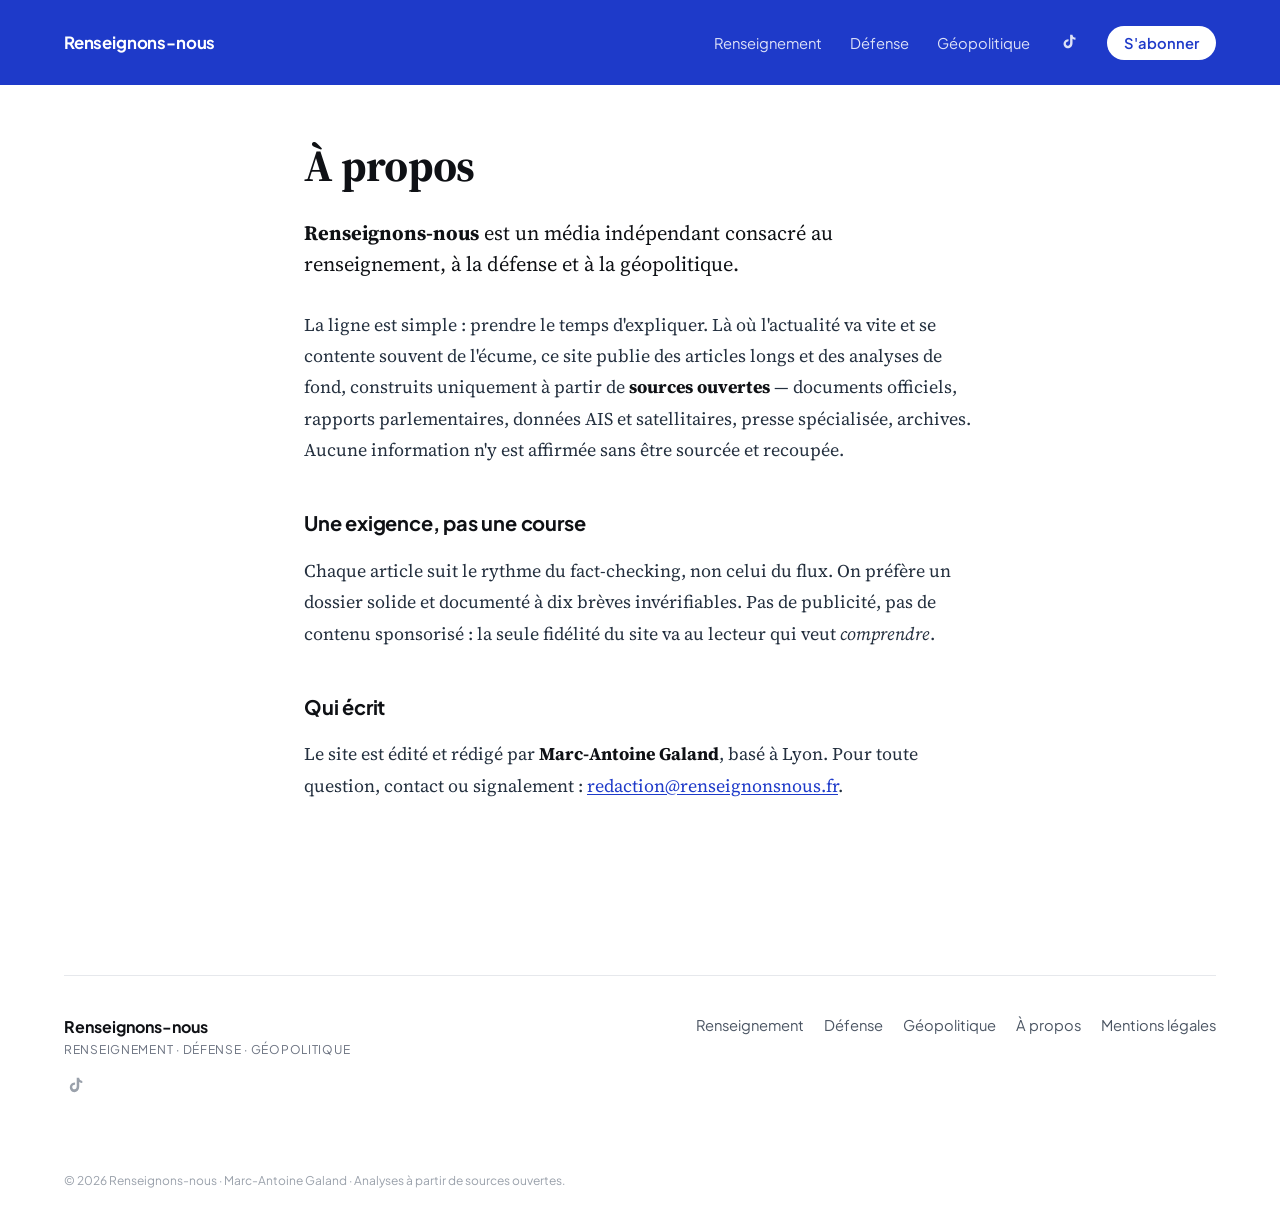
==== a-propos/index.html @ 6224af08 "Bandeau TikTok : fond blanc, logo et bouton bleus (intégré à l'identité) Co-Authored-By: Claude Opus" ====
<!DOCTYPE html>
<html lang="fr">
<head>
<meta charset="UTF-8" />
<meta name="viewport" content="width=device-width, initial-scale=1.0" />
<title>À propos — Renseignons-nous</title>
<meta name="description" content="Renseignons-nous, média indépendant sur le renseignement, la défense et la géopolitique, à partir de sources ouvertes." />
<link rel="canonical" href="https://renseignonsnous.fr/a-propos/" />
<link rel="icon" type="image/png" href="../favicon.png?v=3" />
<link rel="apple-touch-icon" href="../favicon.png?v=3" />
<link rel="alternate" type="application/rss+xml" title="Renseignons-nous" href="../rss.xml" />
<meta name="robots" content="index, follow, max-image-preview:large" />
<meta name="google-site-verification" content="KW1v2K5KYZrWDT2IcsFhilKl_P2Sg0bY9UvZ7qrCqeo" />
<meta property="og:site_name" content="Renseignons-nous" />
<meta property="og:type" content="website" />
<meta property="og:title" content="À propos — Renseignons-nous" />
<meta property="og:description" content="Renseignons-nous, média indépendant sur le renseignement, la défense et la géopolitique, à partir de sources ouvertes." />
<meta property="og:url" content="https://renseignonsnous.fr/a-propos/" />
<meta property="og:locale" content="fr_FR" />
<meta name="twitter:card" content="summary_large_image" />
<meta name="twitter:title" content="À propos — Renseignons-nous" />
<meta name="twitter:description" content="Renseignons-nous, média indépendant sur le renseignement, la défense et la géopolitique, à partir de sources ouvertes." />
<link rel="preconnect" href="https://fonts.googleapis.com" />
<link rel="preconnect" href="https://fonts.gstatic.com" crossorigin />
<link href="https://fonts.googleapis.com/css2?family=Instrument+Serif:ital@0;1&family=Plus+Jakarta+Sans:wght@400;500;600;700&family=Source+Serif+4:ital,opsz,wght@0,8..60,400;0,8..60,600;0,8..60,700;1,8..60,400&display=swap" rel="stylesheet" />
<style>:root{ --ink:#0f1115; --muted:#6b7280; --line:#e6e8ec; --blue:#1e3ac9; --blueink:#16268f; }
*{box-sizing:border-box}
html{scroll-behavior:smooth}
body{margin:0;background:#fff;color:var(--ink);font-family:'Plus Jakarta Sans',system-ui,sans-serif;-webkit-font-smoothing:antialiased;text-rendering:optimizeLegibility}
a{text-decoration:none;color:inherit}
h1,h2,h3{text-wrap:balance;margin:0}
p{margin:0}
:focus-visible{outline:2px solid var(--blue);outline-offset:2px;border-radius:3px}
::selection{background:var(--blue);color:#fff}
img{display:block}

/* Masthead */
.masthead{background:var(--blue);color:#fff;padding:1.6rem 0 5rem}
.masthead.compact{padding:1.6rem 0}
.mast-bar{max-width:1200px;margin:0 auto;padding:0 1.5rem;display:flex;align-items:center;justify-content:space-between;gap:1rem}
.wordmark{font-weight:700;font-size:1.05rem;letter-spacing:-.01em;color:#fff}
.mast-nav{display:flex;align-items:center;gap:1.75rem;font-size:.92rem}
.mast-nav a{color:rgba(255,255,255,.85);transition:color .2s}
.mast-nav a:hover{color:#fff}
.mast-nav a.mast-sub{background:#fff;color:var(--blue);padding:.5rem 1.05rem;border-radius:999px;font-weight:600;transition:background .2s}
.mast-nav a.mast-sub:hover{background:#e9ecff;color:var(--blue)}
.mast-nav a.mast-tt{display:inline-flex;color:rgba(255,255,255,.85);padding:0}
.mast-nav a.mast-tt:hover{color:#fff}
.mast-nav a.mast-tt svg{width:21px;height:21px;display:block}

/* Bandeau TikTok (accueil, sous la newsletter) */
.tiktok-cta{background:#fff;border-top:1px solid var(--line)}
.tk-inner{max-width:1200px;margin:0 auto;padding:2.75rem 1.5rem;display:flex;align-items:center;gap:1.5rem;flex-wrap:wrap}
.tk-logo{flex:none;width:46px;height:46px;color:var(--blue)}
.tk-logo svg{width:100%;height:100%;display:block}
.tk-text{flex:1;min-width:240px}
.tk-eyebrow{font-size:12px;letter-spacing:.12em;text-transform:uppercase;color:var(--blue);font-weight:700;margin-bottom:.35rem}
.tk-title{font-family:'Source Serif 4',Georgia,serif;font-size:1.6rem;font-weight:700;letter-spacing:-.01em;line-height:1.1;color:var(--ink)}
.tk-stat{margin-top:.4rem;color:#4b5563;font-size:.98rem}
.tk-btn{margin-left:auto;background:var(--blue);color:#fff;font-weight:700;padding:.85rem 1.5rem;border-radius:999px;white-space:nowrap;transition:transform .2s,background .2s}
.tk-btn:hover{transform:translateY(-1px);background:var(--blueink)}
@media(max-width:640px){ .tk-btn{margin-left:0} }
.mast-lede{max-width:1200px;margin:0 auto;padding:5rem 1.5rem 1rem}
.mast-eyebrow{font-size:12px;letter-spacing:.14em;text-transform:uppercase;color:rgba(255,255,255,.72);margin-bottom:1.35rem;font-weight:600}
.mast-title{font-family:'Source Serif 4',Georgia,serif;font-weight:600;font-size:clamp(2.5rem,6vw,4.7rem);line-height:1.02;letter-spacing:-.02em;max-width:15ch}
.mast-title em{font-family:'Instrument Serif',Georgia,serif;font-style:italic;font-weight:400}
.mast-desc{margin-top:1.6rem;max-width:48ch;font-size:1.06rem;line-height:1.55;color:rgba(255,255,255,.82)}
@media(max-width:640px){ .mast-nav a:not(.mast-sub){display:none} }

/* Section articles */
.wrap{max-width:1200px;margin:0 auto;padding:4.5rem 1.5rem}
.sec-head{display:flex;align-items:flex-end;justify-content:space-between;flex-wrap:wrap;gap:1.25rem;margin-bottom:2.5rem;border-bottom:1px solid var(--line);padding-bottom:1.25rem}
.sec-title{font-family:'Source Serif 4',Georgia,serif;font-size:1.95rem;font-weight:700;letter-spacing:-.01em}
.filters{display:flex;gap:.3rem;flex-wrap:wrap}
.filter-btn{font-family:inherit;font-size:.85rem;padding:.42rem .9rem;border-radius:999px;color:#4b5563;background:transparent;border:1px solid transparent;cursor:pointer;transition:all .2s}
.filter-btn:hover{color:var(--ink);background:#f4f5f7}
.filter-btn.is-active{background:var(--blue);color:#fff}

#grid{display:grid;grid-template-columns:repeat(auto-fill,minmax(300px,1fr));gap:2.75rem 2rem}
.article-card{cursor:pointer;display:flex;flex-direction:column;color:inherit}
.article-card.is-hidden{display:none}
.card-media{overflow:hidden;border-radius:6px;background:#eef0f3;aspect-ratio:16/10}
.card-media img{width:100%;height:100%;object-fit:cover;transition:transform .6s cubic-bezier(.2,.7,.2,1)}
.article-card:hover .card-media img{transform:scale(1.03)}
.card-body{padding-top:1rem}
.card-meta{display:flex;align-items:center;gap:.7rem;margin-bottom:.55rem}
.card-date{font-size:12px;color:var(--muted)}
.tag{font-size:11px;font-weight:700;letter-spacing:.05em;text-transform:uppercase;color:var(--blue)}
.card-title{font-family:'Source Serif 4',Georgia,serif;font-size:1.28rem;line-height:1.28;font-weight:600;letter-spacing:-.01em}
.article-card:hover .card-title{text-decoration:underline;text-underline-offset:3px;text-decoration-thickness:1px}
.card-dek{margin-top:.55rem;font-size:.95rem;line-height:1.55;color:#4b5563}
.empty-state{text-align:center;color:var(--muted);padding:4.5rem 1rem;font-size:1.05rem;font-family:'Source Serif 4',Georgia,serif}

/* Newsletter */
.nl{background:#f4f5f7;border-top:1px solid var(--line)}
.nl-inner{max-width:1200px;margin:0 auto;padding:4rem 1.5rem;display:grid;gap:2rem;grid-template-columns:1fr;align-items:center}
@media(min-width:768px){.nl-inner{grid-template-columns:1.15fr 1fr}}
.nl-eyebrow{font-size:12px;letter-spacing:.12em;text-transform:uppercase;color:var(--blue);font-weight:700;margin-bottom:.7rem}
.nl-title{font-family:'Source Serif 4',Georgia,serif;font-size:1.9rem;font-weight:700;letter-spacing:-.01em;line-height:1.15}
.nl-desc{margin-top:.75rem;color:#4b5563}
.nl-form{display:flex;gap:.5rem;flex-wrap:wrap}
.nl-form input{flex:1;min-width:200px;padding:.85rem 1rem;border:1px solid var(--line);border-radius:8px;background:#fff;font-size:.95rem;color:var(--ink);font-family:inherit}
.nl-form input:focus{outline:none;border-color:var(--blue)}
.nl-form button{padding:.85rem 1.4rem;border-radius:8px;background:var(--blue);color:#fff;font-weight:600;cursor:pointer;white-space:nowrap;border:0;font-family:inherit;font-size:.95rem;transition:background .2s}
.nl-form button:hover{background:var(--blueink)}

/* Footer */
.ft{max-width:1200px;margin:0 auto;padding:3.5rem 1.5rem 1rem}
.ft-inner{display:flex;justify-content:space-between;flex-wrap:wrap;gap:1.5rem;border-top:1px solid var(--line);padding-top:2.5rem}
.ft-word{font-weight:700}
.ft-tag{font-size:12px;letter-spacing:.06em;text-transform:uppercase;color:var(--muted);margin-top:.3rem}
.ft-social{display:flex;gap:.85rem;margin-top:1.1rem}
.ft-social a{color:#9aa1ab;transition:color .2s,transform .2s}
.ft-social a:hover{color:var(--blue);transform:translateY(-1px)}
.ft-social svg{width:22px;height:22px;display:block}
.ft-links{display:flex;gap:1.25rem;font-size:.92rem;flex-wrap:wrap}
.ft-links a{color:#4b5563;transition:color .2s}
.ft-links a:hover{color:var(--blue)}
.ft-legal{max-width:1200px;margin:2.25rem auto 0;padding:1.5rem 1.5rem 2.5rem;font-size:12px;color:#9aa1ab}

/* « À lire aussi » en bas d'article */
.related{max-width:1100px;margin:0 auto;padding:0 1.5rem 5rem}
.related-title{font-family:'Source Serif 4',Georgia,serif;font-size:1.5rem;font-weight:700;letter-spacing:-.01em;margin:0 0 1.75rem;padding-top:2.5rem;border-top:1px solid var(--line)}
.related-grid{display:grid;grid-template-columns:repeat(auto-fill,minmax(250px,1fr));gap:2rem 1.75rem}

/* Pages statiques (À propos, mentions légales) */
.page{max-width:720px;margin:0 auto;padding:3.5rem 1.5rem 6rem}
.page-title{font-family:'Source Serif 4',Georgia,serif;font-weight:700;font-size:clamp(1.9rem,4vw,2.8rem);line-height:1.1;letter-spacing:-.015em;margin-bottom:1.75rem}
.page-body{font-family:'Source Serif 4',Georgia,serif;font-size:1.12rem;line-height:1.75;color:#24303f}
.page-body p{margin:0 0 1.4rem}
.page-body p.lead{font-size:1.28rem;color:var(--ink);line-height:1.5;margin-bottom:1.8rem}
.page-body h2{font-family:'Plus Jakarta Sans',sans-serif;font-size:1.25rem;font-weight:700;color:var(--ink);margin:2.5rem 0 .9rem;letter-spacing:-.01em}
.page-body a{color:var(--blue);text-decoration:underline;text-underline-offset:2px}
.page-body strong{font-weight:700;color:var(--ink)}
.page-body em{font-style:italic}

/* Page article */
.article-page{max-width:760px;margin:0 auto;padding:3rem 1.5rem 6rem}
.article-back{display:inline-flex;align-items:center;gap:.4rem;color:var(--blue);font-size:.9rem;font-weight:500;margin-bottom:1.75rem}
.article-back:hover{text-decoration:underline;text-underline-offset:3px}
.article-meta-top{display:flex;align-items:center;gap:.75rem;margin-bottom:1rem}
.article-date{font-size:13px;color:var(--muted)}
.article-title{font-family:'Source Serif 4',Georgia,serif;font-weight:700;font-size:clamp(1.9rem,4vw,2.9rem);line-height:1.08;letter-spacing:-.015em}
.article-dek{margin-top:1rem;font-family:'Source Serif 4',Georgia,serif;font-size:1.2rem;color:#4b5563;line-height:1.5}
.article-hero{margin:2rem 0;border-radius:8px;overflow:hidden;background:#eef0f3}
.article-hero img{width:100%;height:auto;max-height:62vh;object-fit:cover}
.article-body{font-family:'Source Serif 4',Georgia,serif;font-size:1.16rem;line-height:1.8;color:#24303f;margin-top:1.5rem}
.article-body p{margin:0 0 1.5rem}
.article-body p.lead{font-size:1.32rem;color:var(--ink);line-height:1.55;margin-bottom:2rem}
.article-body p.lead::first-letter{font-family:'Instrument Serif',Georgia,serif;font-size:3.6em;line-height:.8;float:left;padding:.08em .12em 0 0;color:var(--blue)}
.article-body h2{font-family:'Plus Jakarta Sans',sans-serif;font-size:1.35rem;font-weight:700;margin:2.75rem 0 1rem;letter-spacing:-.01em;color:var(--ink)}
.article-body h2::before{content:"";display:block;width:2rem;height:2px;background:var(--blue);margin-bottom:.85rem;border-radius:2px}
.article-body h3{font-family:'Plus Jakarta Sans',sans-serif;font-size:1.15rem;font-weight:700;margin:2rem 0 .75rem;color:var(--ink)}
.article-body em{font-style:italic}
.article-body strong{font-weight:700;color:var(--ink)}
.article-body a{color:var(--blue);text-decoration:underline;text-underline-offset:2px}
.article-body img{max-width:100%;height:auto;border-radius:8px;margin:1.5rem 0}
.article-body figure{margin:1.5rem 0}
.article-body figcaption{font-size:.85rem;color:var(--muted);margin-top:.5rem;text-align:center}
.article-body ul,.article-body ol{margin:0 0 1.5rem 1.25rem;padding:0}
.article-body li{margin:.35rem 0}
.article-body blockquote{margin:2rem 0;padding:1rem 1.5rem;border-left:2px solid var(--blue);background:#f4f5f7;border-radius:0 8px 8px 0;font-style:italic;color:var(--ink)}
.article-body hr{border:0;height:1px;background:var(--line);width:40%;margin:2.75rem auto}
.article-body .note{margin:2rem 0;padding:1.1rem 1.45rem;background:#f4f5f7;border-left:3px solid var(--blue);border-radius:0 10px 10px 0}
.article-body .note-label{font-family:'Plus Jakarta Sans',sans-serif;font-size:12px;font-weight:700;letter-spacing:.06em;text-transform:uppercase;color:var(--blue);margin:0 0 .4rem}
.article-body .note p:last-child{margin:0;font-size:1.02rem;line-height:1.6}
.article-body .embed{position:relative;padding-top:56.25%;margin:2rem 0;border-radius:8px;overflow:hidden;background:#000}
.article-body .embed iframe{position:absolute;inset:0;width:100%;height:100%;border:0}
.article-body .twitter-tweet{margin:2rem auto !important}
.article-signature{margin-top:3.5rem;padding-top:2rem;border-top:1px solid var(--line);text-align:center}
.article-signature .sig-rule{display:block;width:48px;height:2px;background:var(--blue);margin:0 auto 1.25rem;border-radius:2px}
.article-signature .sig-name{font-family:'Source Serif 4',Georgia,serif;font-weight:700}
.article-signature .sig-pub{font-size:12px;letter-spacing:.08em;text-transform:uppercase;color:var(--blue);margin-top:.4rem}

::-webkit-scrollbar{width:9px;height:9px}
::-webkit-scrollbar-thumb{background:#d3d7de;border-radius:999px;border:2px solid #fff}
::-webkit-scrollbar-thumb:hover{background:var(--blue)}
</style>
</head>
<body>
<header class="masthead compact">
  <div class="mast-bar">
    <a href="../" class="wordmark">Renseignons-nous</a>
    <nav class="mast-nav" aria-label="Rubriques">
      <a href="../renseignement/">Renseignement</a>
      <a href="../defense/">Défense</a>
      <a href="../geopolitique/">Géopolitique</a>
      <a href="https://www.tiktok.com/@renseignonsnous" target="_blank" rel="noopener" class="mast-tt" aria-label="TikTok">
        <svg viewBox="0 0 24 24" fill="currentColor"><path d="M16.5 3c.31 2.06 1.46 3.29 3.46 3.42v2.32c-1.16.11-2.17-.27-3.35-.99v4.86c0 6.18-6.74 8.11-9.45 3.68-1.74-2.85-.67-7.85 4.92-8.05v2.44c-.43.07-.88.18-1.3.32-1.24.42-1.95 1.21-1.75 2.6.37 2.66 5.25 3.45 4.84-1.77V3.01h2.63Z"/></svg>
      </a>
      <a href="../#newsletter" class="mast-sub">S'abonner</a>
    </nav>
  </div>
</header>
<main class="page">
  <h1 class="page-title">À propos</h1>
  <div class="page-body">
<p class="lead"><strong>Renseignons-nous</strong> est un média indépendant consacré au renseignement, à la défense et à la géopolitique.</p>
<p>La ligne est simple : prendre le temps d'expliquer. Là où l'actualité va vite et se contente souvent de l'écume, ce site publie des articles longs et des analyses de fond, construits uniquement à partir de <strong>sources ouvertes</strong> — documents officiels, rapports parlementaires, données AIS et satellitaires, presse spécialisée, archives. Aucune information n'y est affirmée sans être sourcée et recoupée.</p>
<h2>Une exigence, pas une course</h2>
<p>Chaque article suit le rythme du fact-checking, non celui du flux. On préfère un dossier solide et documenté à dix brèves invérifiables. Pas de publicité, pas de contenu sponsorisé : la seule fidélité du site va au lecteur qui veut <em>comprendre</em>.</p>
<h2>Qui écrit</h2>
<p>Le site est édité et rédigé par <strong>Marc-Antoine Galand</strong>, basé à Lyon. Pour toute question, contact ou signalement : <a href="mailto:redaction@renseignonsnous.fr">redaction@renseignonsnous.fr</a>.</p>
  </div>
</main>
<footer>
  <div class="ft">
    <div class="ft-inner">
      <div>
        <p class="ft-word">Renseignons-nous</p>
        <p class="ft-tag">Renseignement · Défense · Géopolitique</p>
        <div class="ft-social">
          <a href="https://www.tiktok.com/@renseignonsnous" target="_blank" rel="noopener" aria-label="TikTok">
            <svg viewBox="0 0 24 24" fill="currentColor"><path d="M16.5 3c.31 2.06 1.46 3.29 3.46 3.42v2.32c-1.16.11-2.17-.27-3.35-.99v4.86c0 6.18-6.74 8.11-9.45 3.68-1.74-2.85-.67-7.85 4.92-8.05v2.44c-.43.07-.88.18-1.3.32-1.24.42-1.95 1.21-1.75 2.6.37 2.66 5.25 3.45 4.84-1.77V3.01h2.63Z"/></svg>
          </a>
        </div>
      </div>
      <nav class="ft-links" aria-label="Pied de page">
        <a href="../renseignement/">Renseignement</a>
        <a href="../defense/">Défense</a>
        <a href="../geopolitique/">Géopolitique</a>
        <a href="../a-propos/">À propos</a>
        <a href="../mentions-legales/">Mentions légales</a>
      </nav>
    </div>
  </div>
  <div class="ft-legal">© 2026 Renseignons-nous · Marc-Antoine Galand · Analyses à partir de sources ouvertes.</div>
</footer>

</body>
</html>
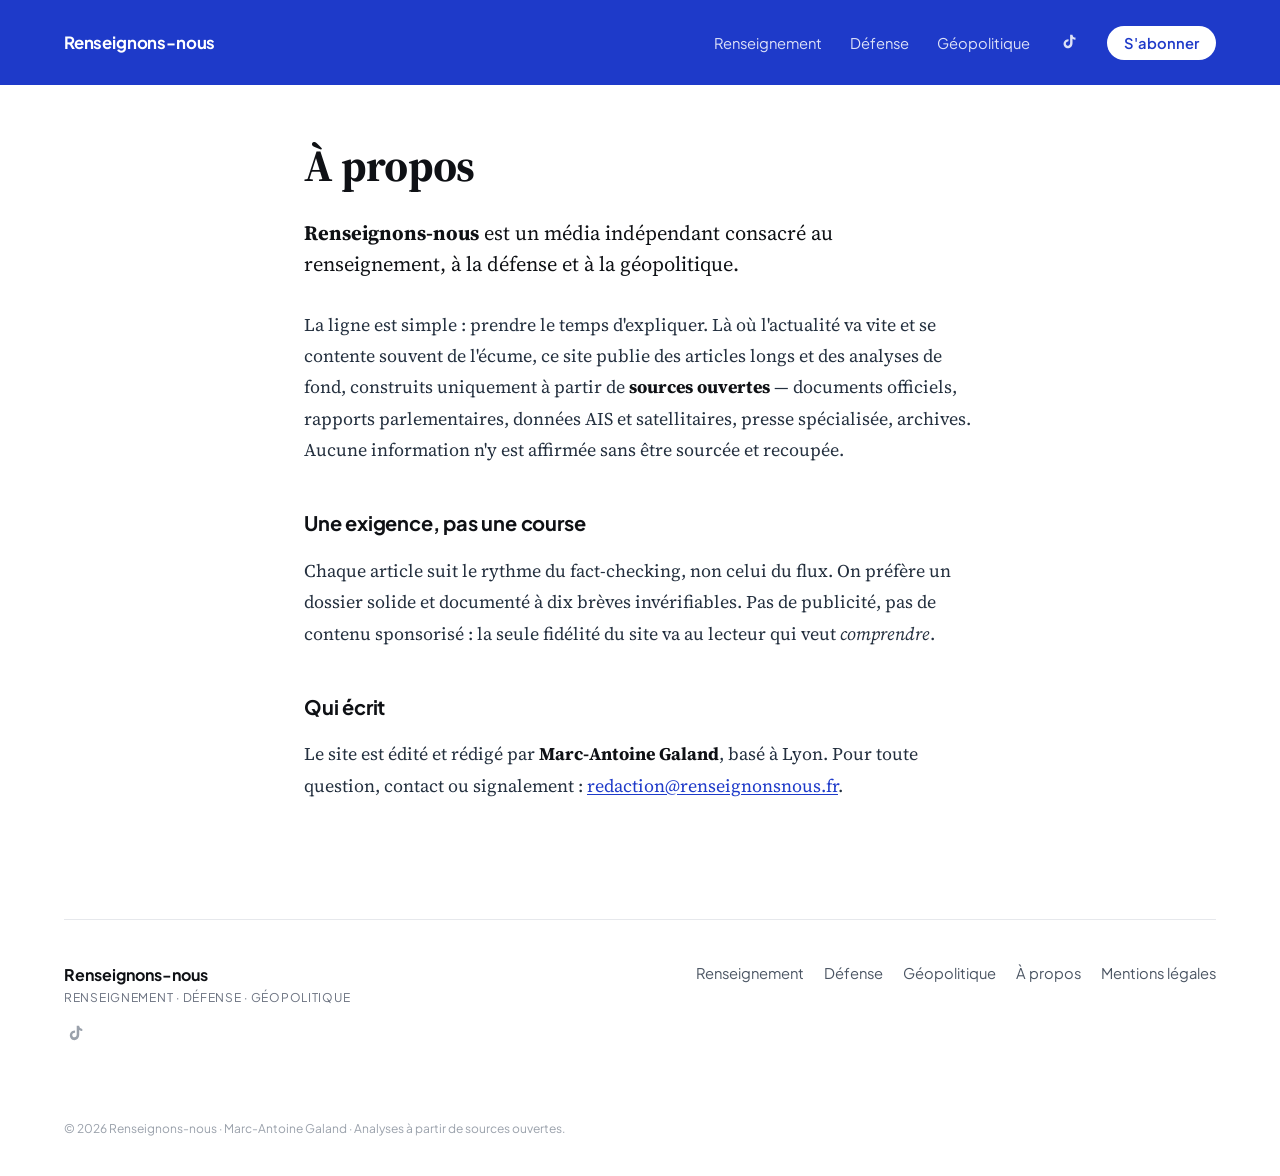
==== commit d7664f3b: "Pied de page : filet du haut recentré (espacement équilibré) Co-Authored-By: Claude Opus 4.8 <norepl" ====
--- a/a-propos/index.html
+++ b/a-propos/index.html
@@ -105,8 +105,8 @@
 .nl-form button:hover{background:var(--blueink)}
 
 /* Footer */
-.ft{max-width:1200px;margin:0 auto;padding:3.5rem 1.5rem 1rem}
-.ft-inner{display:flex;justify-content:space-between;flex-wrap:wrap;gap:1.5rem;border-top:1px solid var(--line);padding-top:2.5rem}
+.ft{max-width:1200px;margin:0 auto;padding:0 1.5rem 1rem}
+.ft-inner{display:flex;justify-content:space-between;flex-wrap:wrap;gap:1.5rem;border-top:1px solid var(--line);padding-top:2.75rem}
 .ft-word{font-weight:700}
 .ft-tag{font-size:12px;letter-spacing:.06em;text-transform:uppercase;color:var(--muted);margin-top:.3rem}
 .ft-social{display:flex;gap:.85rem;margin-top:1.1rem}
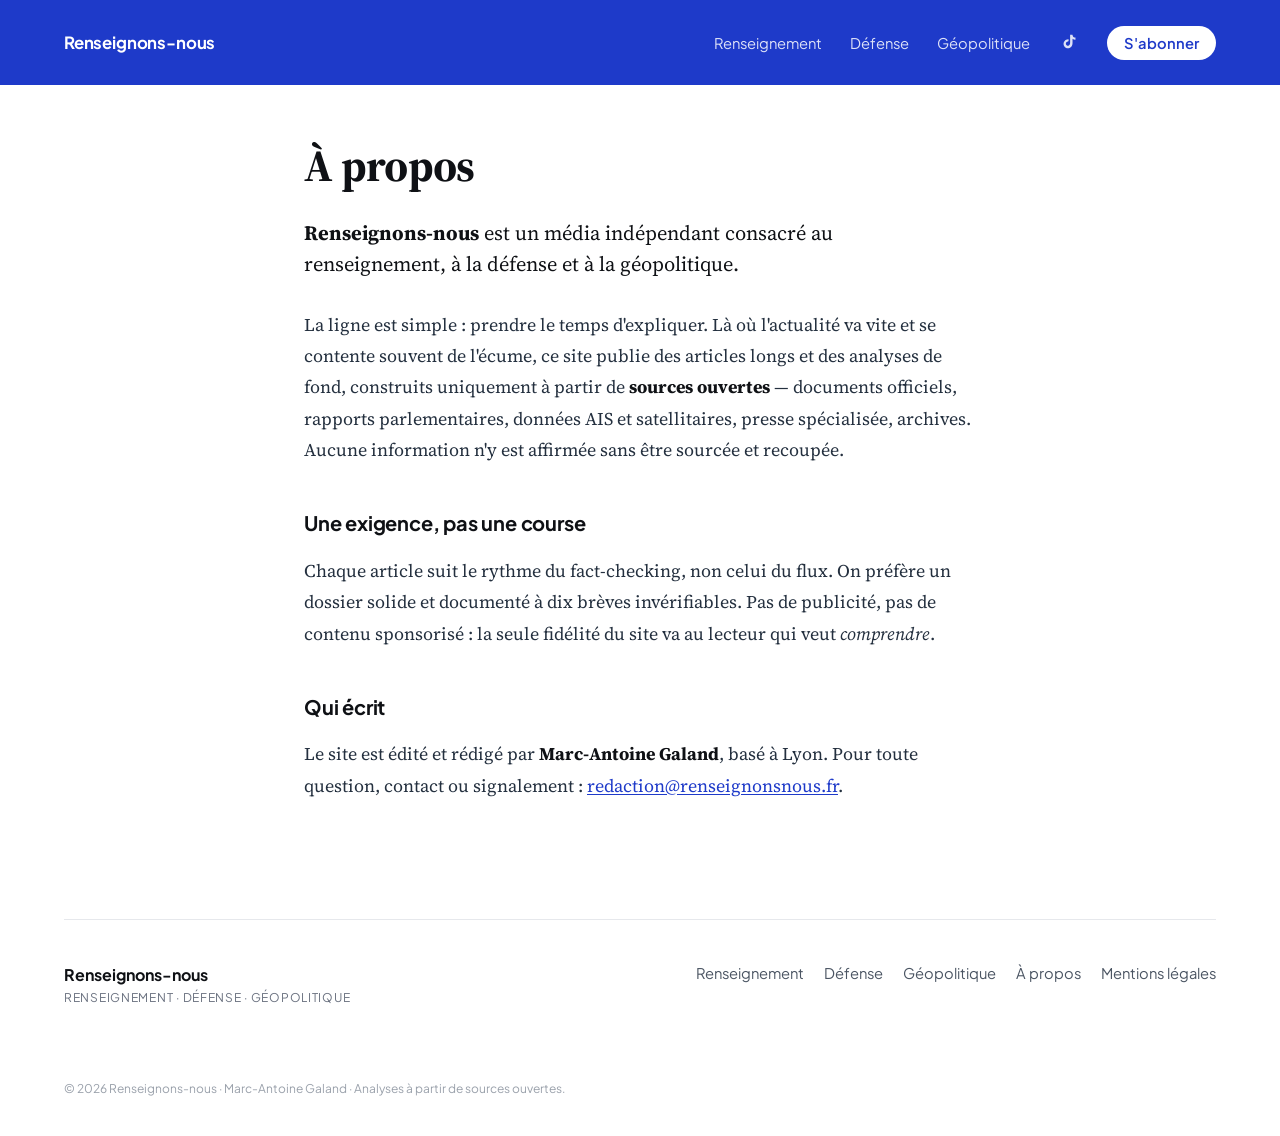
==== commit 19aa83a5: "Rubriques multiples par article + retrait du logo TikTok du pied de page - category devient une séle" ====
--- a/a-propos/index.html
+++ b/a-propos/index.html
@@ -83,7 +83,7 @@
 .card-media img{width:100%;height:100%;object-fit:cover;transition:transform .6s cubic-bezier(.2,.7,.2,1)}
 .article-card:hover .card-media img{transform:scale(1.03)}
 .card-body{padding-top:1rem}
-.card-meta{display:flex;align-items:center;gap:.7rem;margin-bottom:.55rem}
+.card-meta{display:flex;align-items:center;gap:.6rem;margin-bottom:.55rem;flex-wrap:wrap}
 .card-date{font-size:12px;color:var(--muted)}
 .tag{font-size:11px;font-weight:700;letter-spacing:.05em;text-transform:uppercase;color:var(--blue)}
 .card-title{font-family:'Source Serif 4',Georgia,serif;font-size:1.28rem;line-height:1.28;font-weight:600;letter-spacing:-.01em}
@@ -138,7 +138,7 @@
 .article-page{max-width:760px;margin:0 auto;padding:3rem 1.5rem 6rem}
 .article-back{display:inline-flex;align-items:center;gap:.4rem;color:var(--blue);font-size:.9rem;font-weight:500;margin-bottom:1.75rem}
 .article-back:hover{text-decoration:underline;text-underline-offset:3px}
-.article-meta-top{display:flex;align-items:center;gap:.75rem;margin-bottom:1rem}
+.article-meta-top{display:flex;align-items:center;gap:.7rem;margin-bottom:1rem;flex-wrap:wrap}
 .article-date{font-size:13px;color:var(--muted)}
 .article-title{font-family:'Source Serif 4',Georgia,serif;font-weight:700;font-size:clamp(1.9rem,4vw,2.9rem);line-height:1.08;letter-spacing:-.015em}
 .article-dek{margin-top:1rem;font-family:'Source Serif 4',Georgia,serif;font-size:1.2rem;color:#4b5563;line-height:1.5}
@@ -209,11 +209,6 @@
       <div>
         <p class="ft-word">Renseignons-nous</p>
         <p class="ft-tag">Renseignement · Défense · Géopolitique</p>
-        <div class="ft-social">
-          <a href="https://www.tiktok.com/@renseignonsnous" target="_blank" rel="noopener" aria-label="TikTok">
-            <svg viewBox="0 0 24 24" fill="currentColor"><path d="M16.5 3c.31 2.06 1.46 3.29 3.46 3.42v2.32c-1.16.11-2.17-.27-3.35-.99v4.86c0 6.18-6.74 8.11-9.45 3.68-1.74-2.85-.67-7.85 4.92-8.05v2.44c-.43.07-.88.18-1.3.32-1.24.42-1.95 1.21-1.75 2.6.37 2.66 5.25 3.45 4.84-1.77V3.01h2.63Z"/></svg>
-          </a>
-        </div>
       </div>
       <nav class="ft-links" aria-label="Pied de page">
         <a href="../renseignement/">Renseignement</a>
